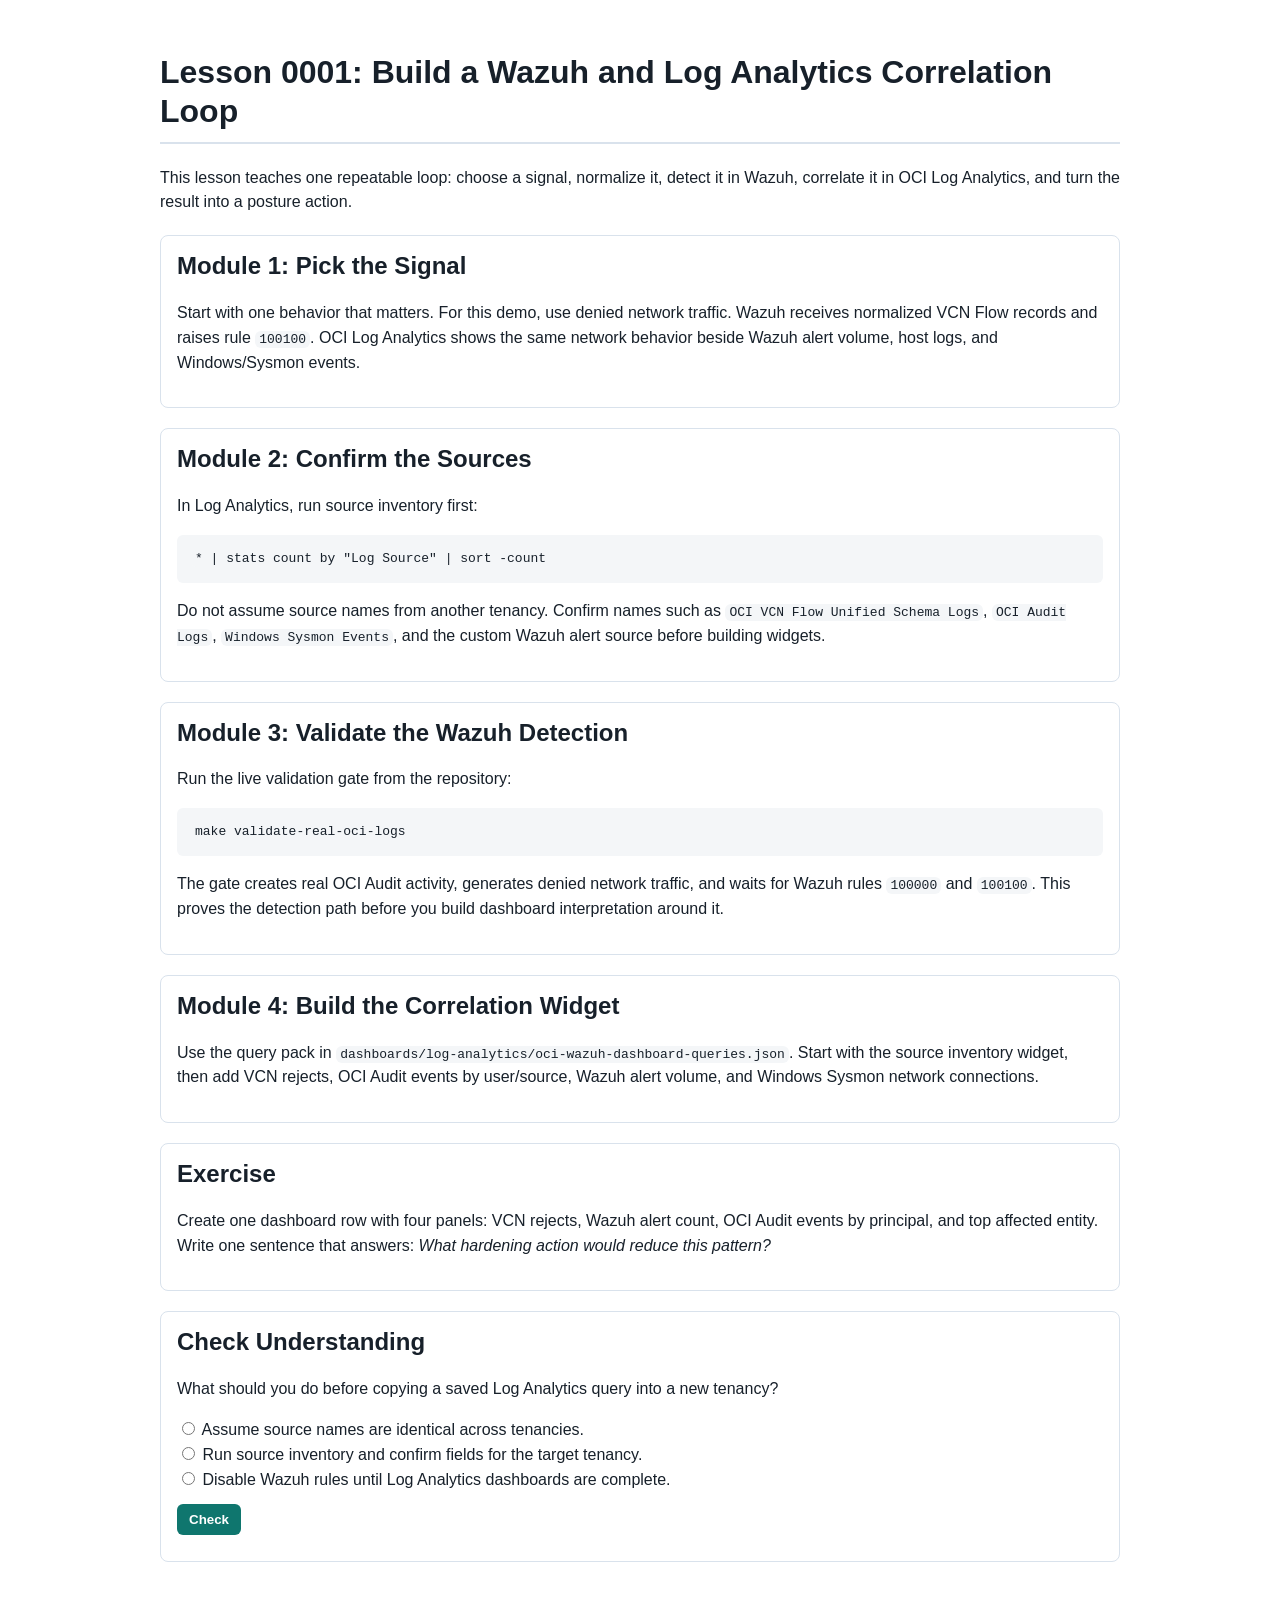
==== lessons/0001-siem-correlation-loop.html @ 92019c5e "docs: add Wazuh Log Analytics teaching wiki" ====
<!doctype html>
<html lang="en">
<head>
  <meta charset="utf-8">
  <meta name="viewport" content="width=device-width, initial-scale=1">
  <title>Lesson 0001: Build a Wazuh and Log Analytics Correlation Loop</title>
  <link rel="stylesheet" href="../assets/teach.css">
</head>
<body>
  <h1>Lesson 0001: Build a Wazuh and Log Analytics Correlation Loop</h1>

  <p>This lesson teaches one repeatable loop: choose a signal, normalize it, detect it in Wazuh, correlate it in OCI Log Analytics, and turn the result into a posture action.</p>

  <section class="module">
    <h2>Module 1: Pick the Signal</h2>
    <p>Start with one behavior that matters. For this demo, use denied network traffic. Wazuh receives normalized VCN Flow records and raises rule <code>100100</code>. OCI Log Analytics shows the same network behavior beside Wazuh alert volume, host logs, and Windows/Sysmon events.</p>
  </section>

  <section class="module">
    <h2>Module 2: Confirm the Sources</h2>
    <p>In Log Analytics, run source inventory first:</p>
    <pre><code>* | stats count by "Log Source" | sort -count</code></pre>
    <p>Do not assume source names from another tenancy. Confirm names such as <code>OCI VCN Flow Unified Schema Logs</code>, <code>OCI Audit Logs</code>, <code>Windows Sysmon Events</code>, and the custom Wazuh alert source before building widgets.</p>
  </section>

  <section class="module">
    <h2>Module 3: Validate the Wazuh Detection</h2>
    <p>Run the live validation gate from the repository:</p>
    <pre><code>make validate-real-oci-logs</code></pre>
    <p>The gate creates real OCI Audit activity, generates denied network traffic, and waits for Wazuh rules <code>100000</code> and <code>100100</code>. This proves the detection path before you build dashboard interpretation around it.</p>
  </section>

  <section class="module">
    <h2>Module 4: Build the Correlation Widget</h2>
    <p>Use the query pack in <code>dashboards/log-analytics/oci-wazuh-dashboard-queries.json</code>. Start with the source inventory widget, then add VCN rejects, OCI Audit events by user/source, Wazuh alert volume, and Windows Sysmon network connections.</p>
  </section>

  <section class="check">
    <h2>Exercise</h2>
    <p>Create one dashboard row with four panels: VCN rejects, Wazuh alert count, OCI Audit events by principal, and top affected entity. Write one sentence that answers: <em>What hardening action would reduce this pattern?</em></p>
  </section>

  <section class="quiz" data-quiz>
    <h2>Check Understanding</h2>
    <p>What should you do before copying a saved Log Analytics query into a new tenancy?</p>
    <label><input type="radio" name="q1" data-correct="false"> Assume source names are identical across tenancies.</label><br>
    <label><input type="radio" name="q1" data-correct="true"> Run source inventory and confirm fields for the target tenancy.</label><br>
    <label><input type="radio" name="q1" data-correct="false"> Disable Wazuh rules until Log Analytics dashboards are complete.</label><br>
    <button type="button">Check</button>
    <div class="answer" aria-live="polite"></div>
  </section>

  <script src="../assets/quiz.js"></script>
</body>
</html>
---- assets/teach.css ----
body {
  color: #17202a;
  font-family: -apple-system, BlinkMacSystemFont, "Segoe UI", sans-serif;
  line-height: 1.55;
  margin: 0 auto;
  max-width: 960px;
  padding: 32px 20px 56px;
}

h1,
h2,
h3 {
  line-height: 1.2;
}

h1 {
  border-bottom: 2px solid #d9e2ec;
  padding-bottom: 12px;
}

a {
  color: #075985;
}

code,
pre {
  background: #f4f6f8;
  border-radius: 6px;
}

code {
  padding: 1px 4px;
}

pre {
  overflow-x: auto;
  padding: 14px;
}

.module,
.check,
.quiz {
  border: 1px solid #d9e2ec;
  border-radius: 8px;
  margin: 20px 0;
  padding: 16px;
}

.module h2,
.check h2,
.quiz h2 {
  margin-top: 0;
}

.quiz button {
  background: #0f766e;
  border: 0;
  border-radius: 6px;
  color: white;
  cursor: pointer;
  font-weight: 600;
  margin-top: 12px;
  padding: 8px 12px;
}

.answer {
  margin-top: 10px;
}

@media print {
  body {
    max-width: none;
    padding: 0;
  }

  a::after {
    content: " (" attr(href) ")";
    font-size: 0.9em;
  }
}
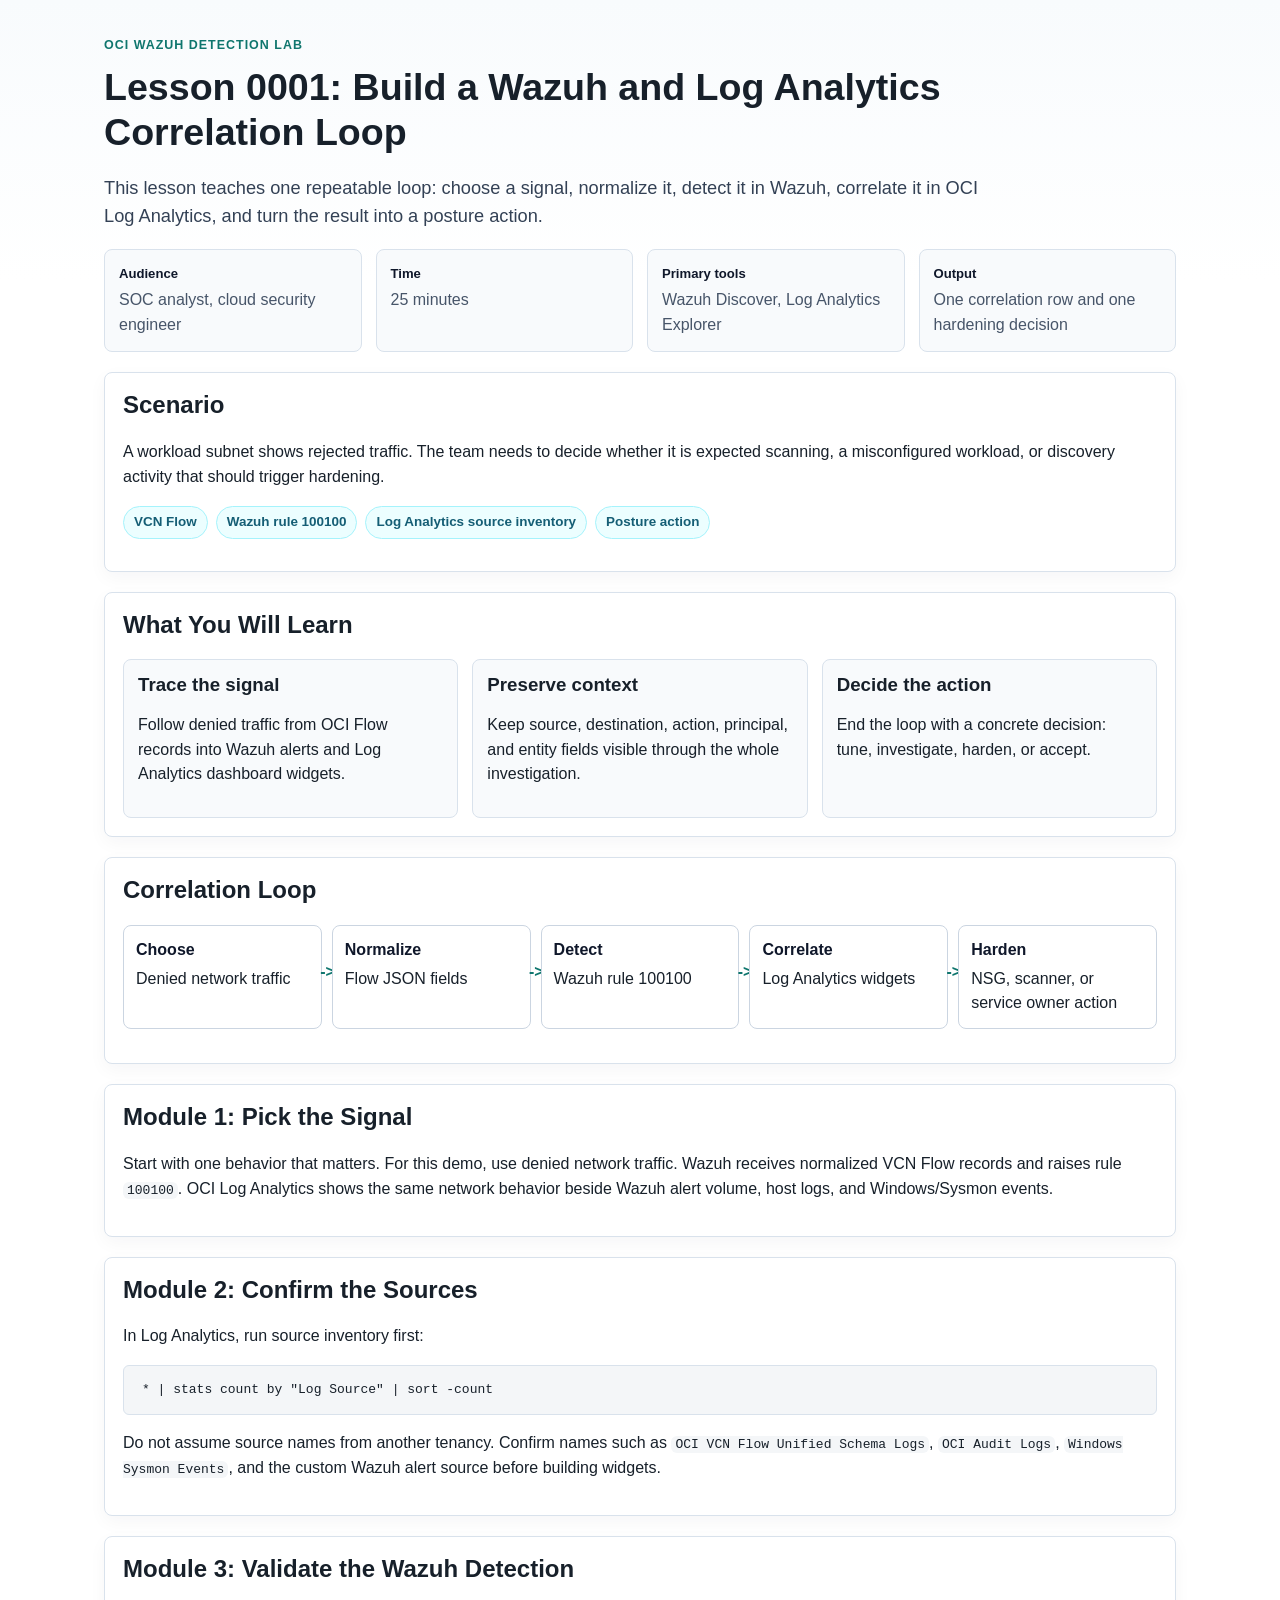
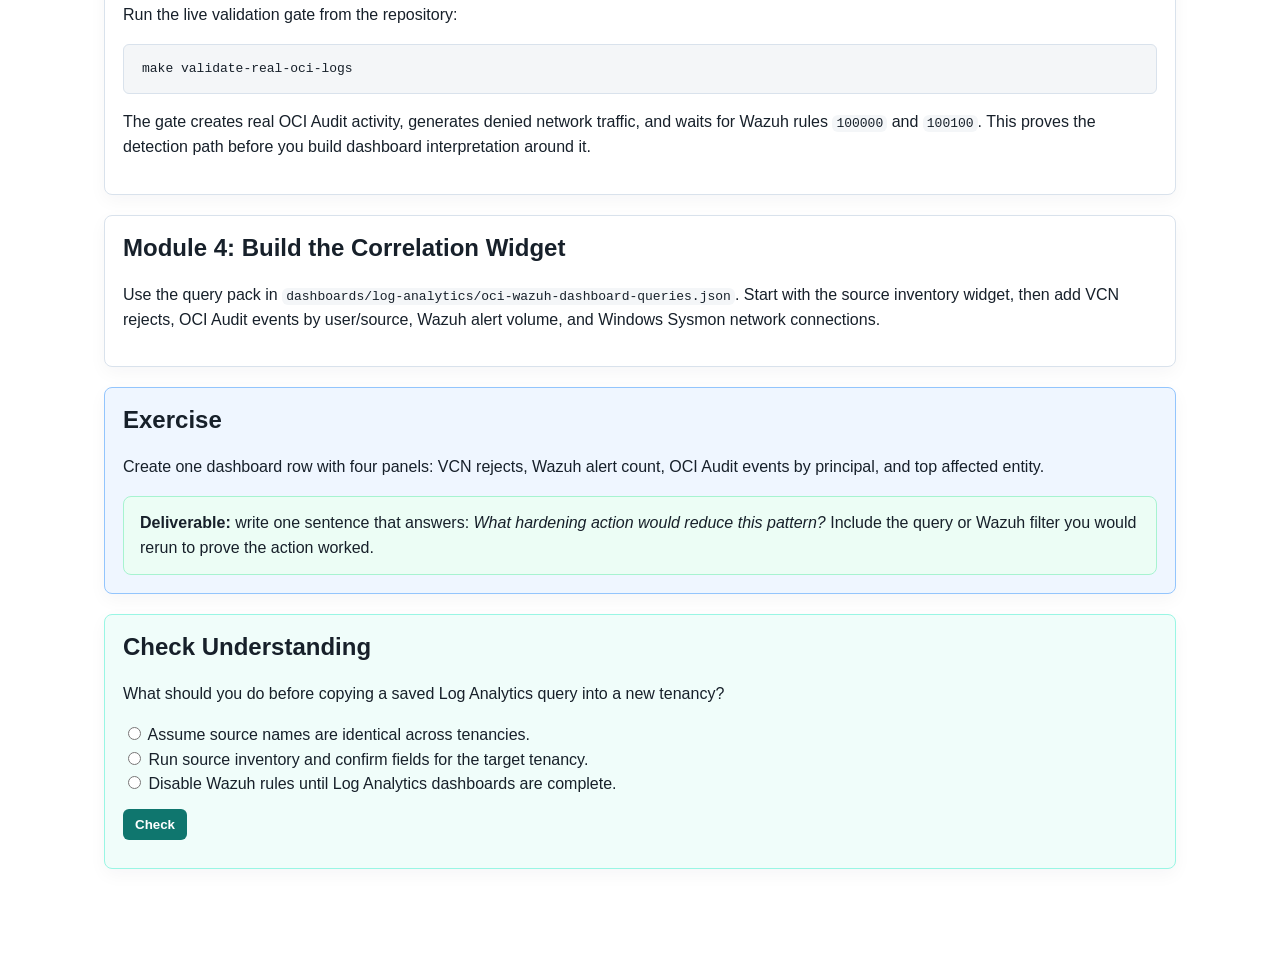
==== commit ce8abb0d: "docs: enhance visual lesson experience" ====
--- a/lessons/0001-siem-correlation-loop.html
+++ b/lessons/0001-siem-correlation-loop.html
@@ -7,9 +7,57 @@
   <link rel="stylesheet" href="../assets/teach.css">
 </head>
 <body>
+  <p class="kicker">OCI Wazuh Detection Lab</p>
   <h1>Lesson 0001: Build a Wazuh and Log Analytics Correlation Loop</h1>
 
-  <p>This lesson teaches one repeatable loop: choose a signal, normalize it, detect it in Wazuh, correlate it in OCI Log Analytics, and turn the result into a posture action.</p>
+  <p class="lead">This lesson teaches one repeatable loop: choose a signal, normalize it, detect it in Wazuh, correlate it in OCI Log Analytics, and turn the result into a posture action.</p>
+
+  <div class="lesson-meta">
+    <div class="meta-item"><strong>Audience</strong><span>SOC analyst, cloud security engineer</span></div>
+    <div class="meta-item"><strong>Time</strong><span>25 minutes</span></div>
+    <div class="meta-item"><strong>Primary tools</strong><span>Wazuh Discover, Log Analytics Explorer</span></div>
+    <div class="meta-item"><strong>Output</strong><span>One correlation row and one hardening decision</span></div>
+  </div>
+
+  <section class="module">
+    <h2>Scenario</h2>
+    <p>A workload subnet shows rejected traffic. The team needs to decide whether it is expected scanning, a misconfigured workload, or discovery activity that should trigger hardening.</p>
+    <div class="badge-row">
+      <span class="badge">VCN Flow</span>
+      <span class="badge">Wazuh rule 100100</span>
+      <span class="badge">Log Analytics source inventory</span>
+      <span class="badge">Posture action</span>
+    </div>
+  </section>
+
+  <section class="module">
+    <h2>What You Will Learn</h2>
+    <div class="objective-grid">
+      <div class="objective">
+        <h3>Trace the signal</h3>
+        <p>Follow denied traffic from OCI Flow records into Wazuh alerts and Log Analytics dashboard widgets.</p>
+      </div>
+      <div class="objective">
+        <h3>Preserve context</h3>
+        <p>Keep source, destination, action, principal, and entity fields visible through the whole investigation.</p>
+      </div>
+      <div class="objective">
+        <h3>Decide the action</h3>
+        <p>End the loop with a concrete decision: tune, investigate, harden, or accept.</p>
+      </div>
+    </div>
+  </section>
+
+  <section class="module">
+    <h2>Correlation Loop</h2>
+    <div class="flow">
+      <div class="flow-step"><strong>Choose</strong><span>Denied network traffic</span></div>
+      <div class="flow-step"><strong>Normalize</strong><span>Flow JSON fields</span></div>
+      <div class="flow-step"><strong>Detect</strong><span>Wazuh rule 100100</span></div>
+      <div class="flow-step"><strong>Correlate</strong><span>Log Analytics widgets</span></div>
+      <div class="flow-step"><strong>Harden</strong><span>NSG, scanner, or service owner action</span></div>
+    </div>
+  </section>
 
   <section class="module">
     <h2>Module 1: Pick the Signal</h2>
@@ -37,7 +85,10 @@
 
   <section class="check">
     <h2>Exercise</h2>
-    <p>Create one dashboard row with four panels: VCN rejects, Wazuh alert count, OCI Audit events by principal, and top affected entity. Write one sentence that answers: <em>What hardening action would reduce this pattern?</em></p>
+    <p>Create one dashboard row with four panels: VCN rejects, Wazuh alert count, OCI Audit events by principal, and top affected entity.</p>
+    <div class="deliverable">
+      <strong>Deliverable:</strong> write one sentence that answers: <em>What hardening action would reduce this pattern?</em> Include the query or Wazuh filter you would rerun to prove the action worked.
+    </div>
   </section>
 
   <section class="quiz" data-quiz>
--- a/assets/teach.css
+++ b/assets/teach.css
@@ -1,10 +1,17 @@
+* {
+  box-sizing: border-box;
+}
+
 body {
+  background:
+    linear-gradient(180deg, #f8fbfd 0%, #ffffff 280px),
+    #ffffff;
   color: #17202a;
   font-family: -apple-system, BlinkMacSystemFont, "Segoe UI", sans-serif;
   line-height: 1.55;
   margin: 0 auto;
-  max-width: 960px;
-  padding: 32px 20px 56px;
+  max-width: 1120px;
+  padding: 36px 24px 64px;
 }
 
 h1,
@@ -14,8 +21,12 @@
 }
 
 h1 {
-  border-bottom: 2px solid #d9e2ec;
-  padding-bottom: 12px;
+  border-bottom: 0;
+  font-size: 2.35rem;
+  letter-spacing: 0;
+  margin: 0 0 14px;
+  max-width: 980px;
+  padding-bottom: 0;
 }
 
 a {
@@ -33,8 +44,186 @@
 }
 
 pre {
+  border: 1px solid #d9e2ec;
   overflow-x: auto;
   padding: 14px;
+}
+
+table {
+  border-collapse: collapse;
+  margin: 16px 0;
+  width: 100%;
+}
+
+td,
+th {
+  border-bottom: 1px solid #d9e2ec;
+  padding: 10px 12px;
+  text-align: left;
+  vertical-align: top;
+}
+
+th {
+  background: #f8fafc;
+  color: #334155;
+  font-size: 0.9rem;
+}
+
+img {
+  border: 1px solid #d9e2ec;
+  border-radius: 8px;
+  max-width: 100%;
+}
+
+.lead {
+  color: #334155;
+  font-size: 1.14rem;
+  max-width: 900px;
+}
+
+.kicker {
+  color: #0f766e;
+  font-size: 0.78rem;
+  font-weight: 750;
+  letter-spacing: 0.08em;
+  margin: 0 0 10px;
+  text-transform: uppercase;
+}
+
+.lesson-hero {
+  background: #ffffff;
+  border: 1px solid #d9e2ec;
+  border-radius: 10px;
+  box-shadow: 0 12px 30px rgba(15, 23, 42, 0.08);
+  margin: 0 0 24px;
+  padding: 24px;
+}
+
+.lesson-meta,
+.objective-grid,
+.dashboard-grid,
+.two-column {
+  display: grid;
+  gap: 14px;
+}
+
+.lesson-meta {
+  grid-template-columns: repeat(4, minmax(0, 1fr));
+  margin: 18px 0 0;
+}
+
+.meta-item,
+.objective,
+.metric,
+.evidence-card {
+  background: #f8fafc;
+  border: 1px solid #d9e2ec;
+  border-radius: 8px;
+  padding: 14px;
+}
+
+.meta-item strong,
+.metric strong {
+  color: #0f172a;
+  display: block;
+  font-size: 0.82rem;
+  margin-bottom: 4px;
+}
+
+.meta-item span,
+.metric span {
+  color: #475569;
+}
+
+.objective-grid {
+  grid-template-columns: repeat(3, minmax(0, 1fr));
+}
+
+.dashboard-grid,
+.two-column {
+  grid-template-columns: repeat(2, minmax(0, 1fr));
+}
+
+.objective,
+.evidence-card {
+  min-height: 112px;
+}
+
+.objective h3,
+.evidence-card h3 {
+  margin: 0 0 8px;
+}
+
+.flow {
+  align-items: stretch;
+  display: grid;
+  gap: 10px;
+  grid-template-columns: repeat(5, minmax(0, 1fr));
+  margin: 16px 0;
+}
+
+.flow-step {
+  background: #ffffff;
+  border: 1px solid #cbd5e1;
+  border-radius: 8px;
+  min-height: 96px;
+  padding: 12px;
+  position: relative;
+}
+
+.flow-step::after {
+  color: #0f766e;
+  content: "->";
+  font-weight: 800;
+  position: absolute;
+  right: -14px;
+  top: 34px;
+}
+
+.flow-step:last-child::after {
+  content: "";
+}
+
+.flow-step strong {
+  color: #0f172a;
+  display: block;
+  margin-bottom: 4px;
+}
+
+.badge-row {
+  display: flex;
+  flex-wrap: wrap;
+  gap: 8px;
+  margin: 14px 0;
+}
+
+.badge {
+  background: #ecfeff;
+  border: 1px solid #a5f3fc;
+  border-radius: 999px;
+  color: #155e75;
+  font-size: 0.84rem;
+  font-weight: 650;
+  padding: 5px 10px;
+}
+
+.callout {
+  background: #fff7ed;
+  border: 1px solid #fed7aa;
+  border-radius: 8px;
+  margin: 16px 0;
+  padding: 14px 16px;
+}
+
+.callout strong {
+  color: #9a3412;
+}
+
+.deliverable {
+  background: #ecfdf5;
+  border: 1px solid #a7f3d0;
+  border-radius: 8px;
+  padding: 14px 16px;
 }
 
 .module,
@@ -42,14 +231,26 @@
 .quiz {
   border: 1px solid #d9e2ec;
   border-radius: 8px;
+  background: #ffffff;
+  box-shadow: 0 6px 18px rgba(15, 23, 42, 0.04);
   margin: 20px 0;
-  padding: 16px;
+  padding: 18px;
 }
 
 .module h2,
 .check h2,
 .quiz h2 {
   margin-top: 0;
+}
+
+.check {
+  border-color: #93c5fd;
+  background: #eff6ff;
+}
+
+.quiz {
+  border-color: #99f6e4;
+  background: #f0fdfa;
 }
 
 .quiz button {
@@ -67,6 +268,33 @@
   margin-top: 10px;
 }
 
+.small {
+  color: #64748b;
+  font-size: 0.9rem;
+}
+
+@media (max-width: 800px) {
+  body {
+    padding: 22px 14px 42px;
+  }
+
+  h1 {
+    font-size: 1.75rem;
+  }
+
+  .lesson-meta,
+  .objective-grid,
+  .dashboard-grid,
+  .two-column,
+  .flow {
+    grid-template-columns: 1fr;
+  }
+
+  .flow-step::after {
+    content: "";
+  }
+}
+
 @media print {
   body {
     max-width: none;
